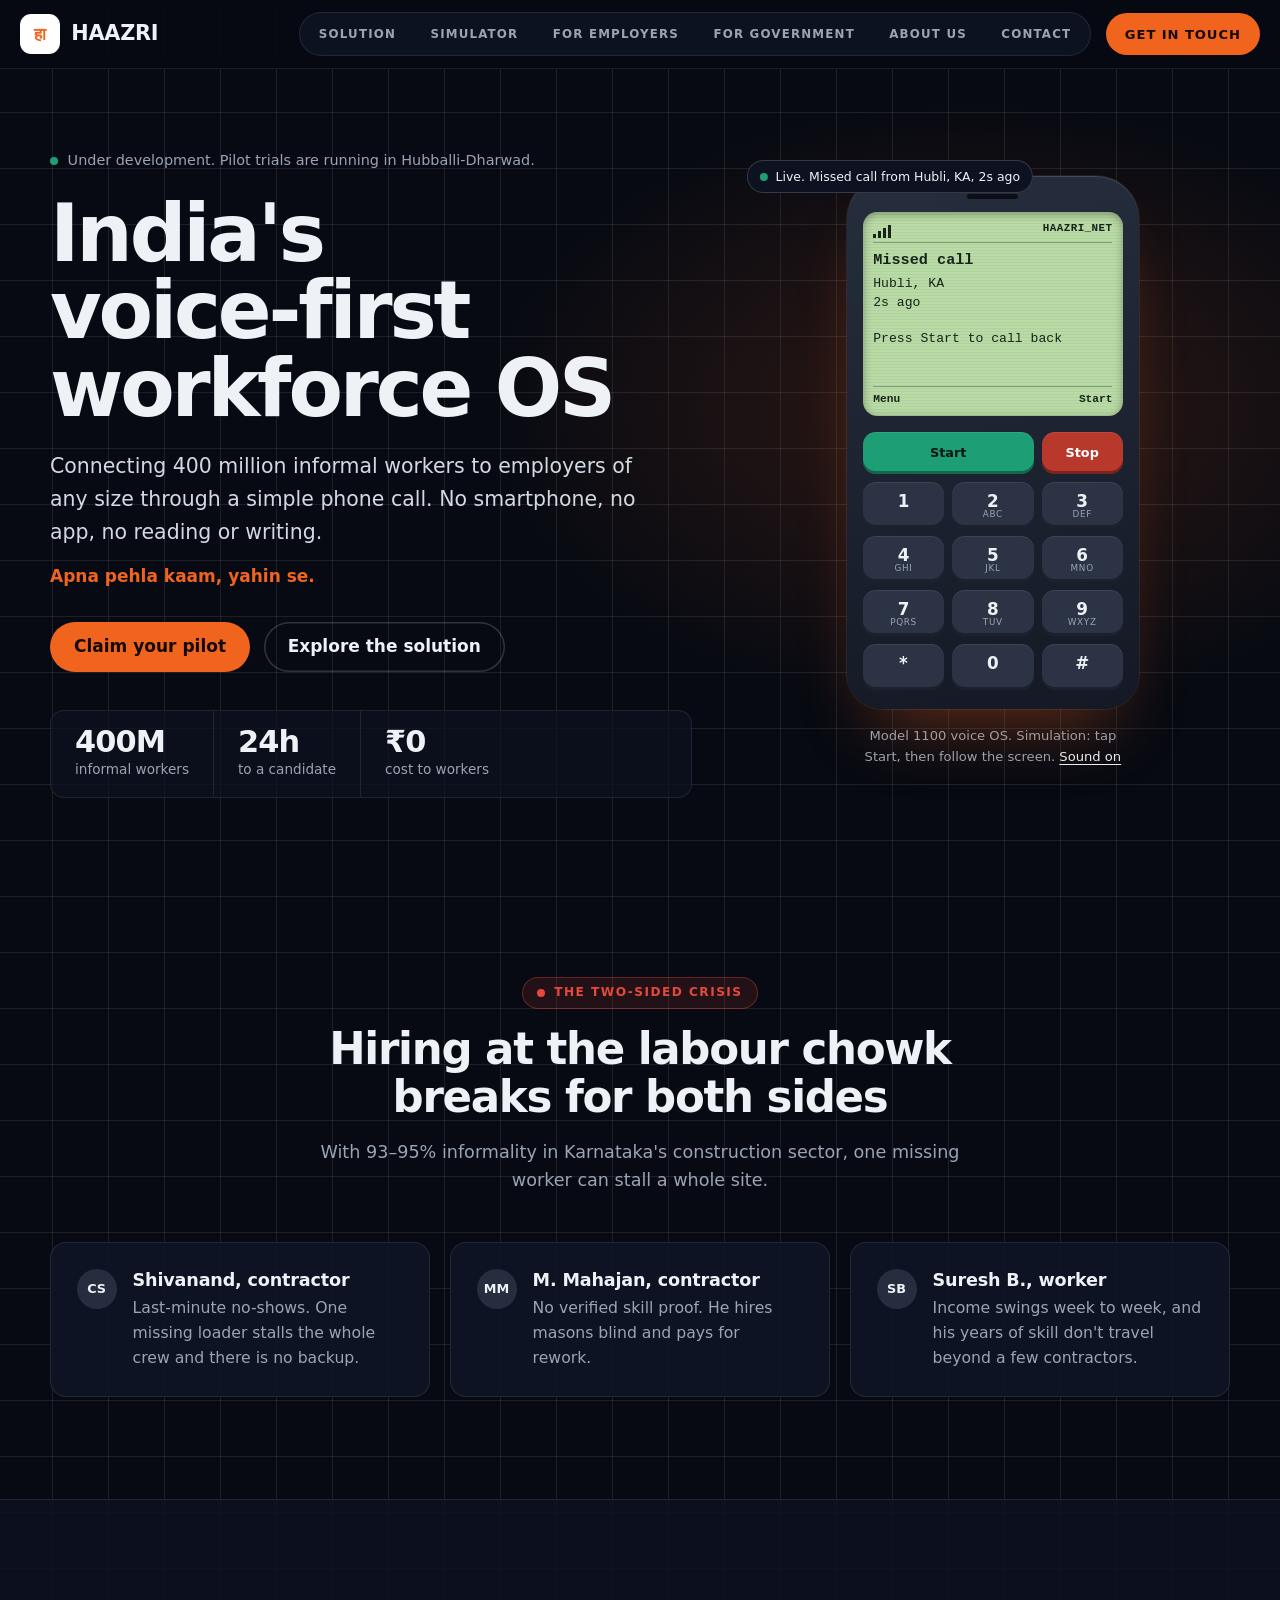
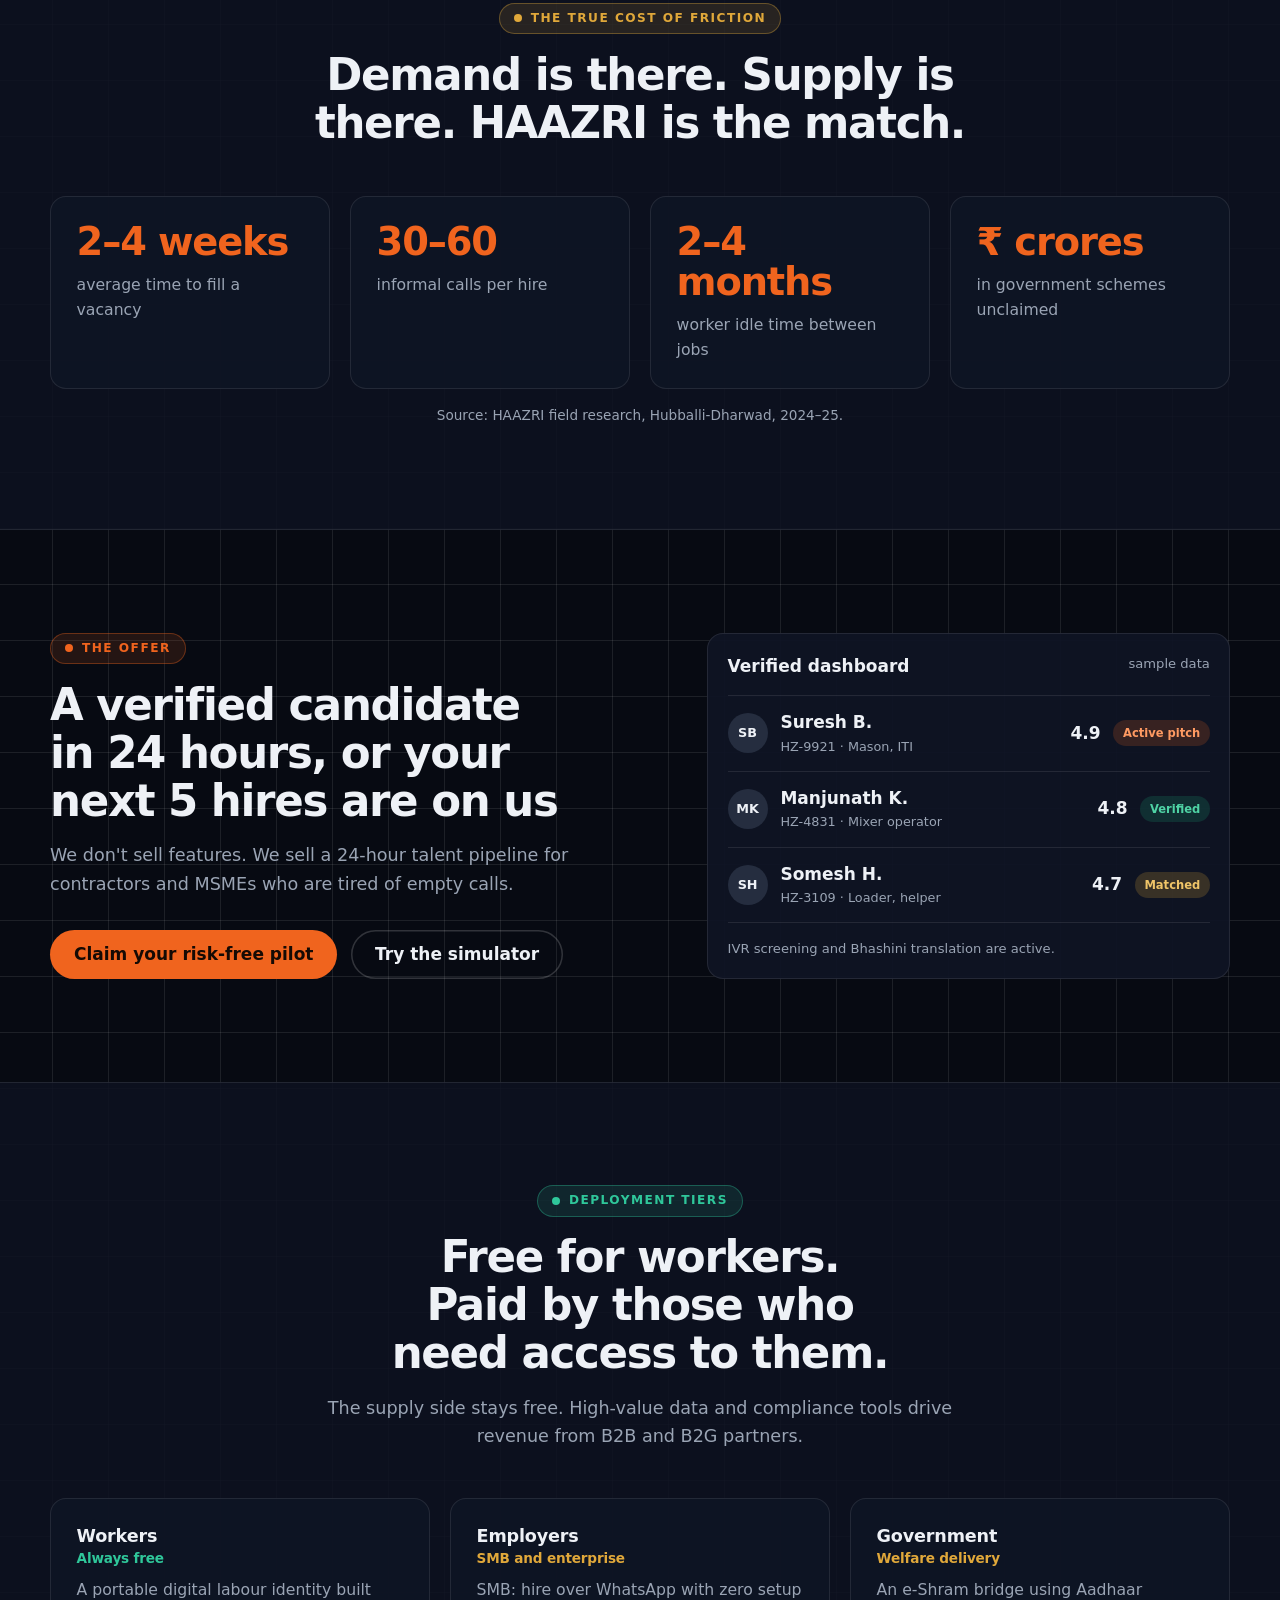
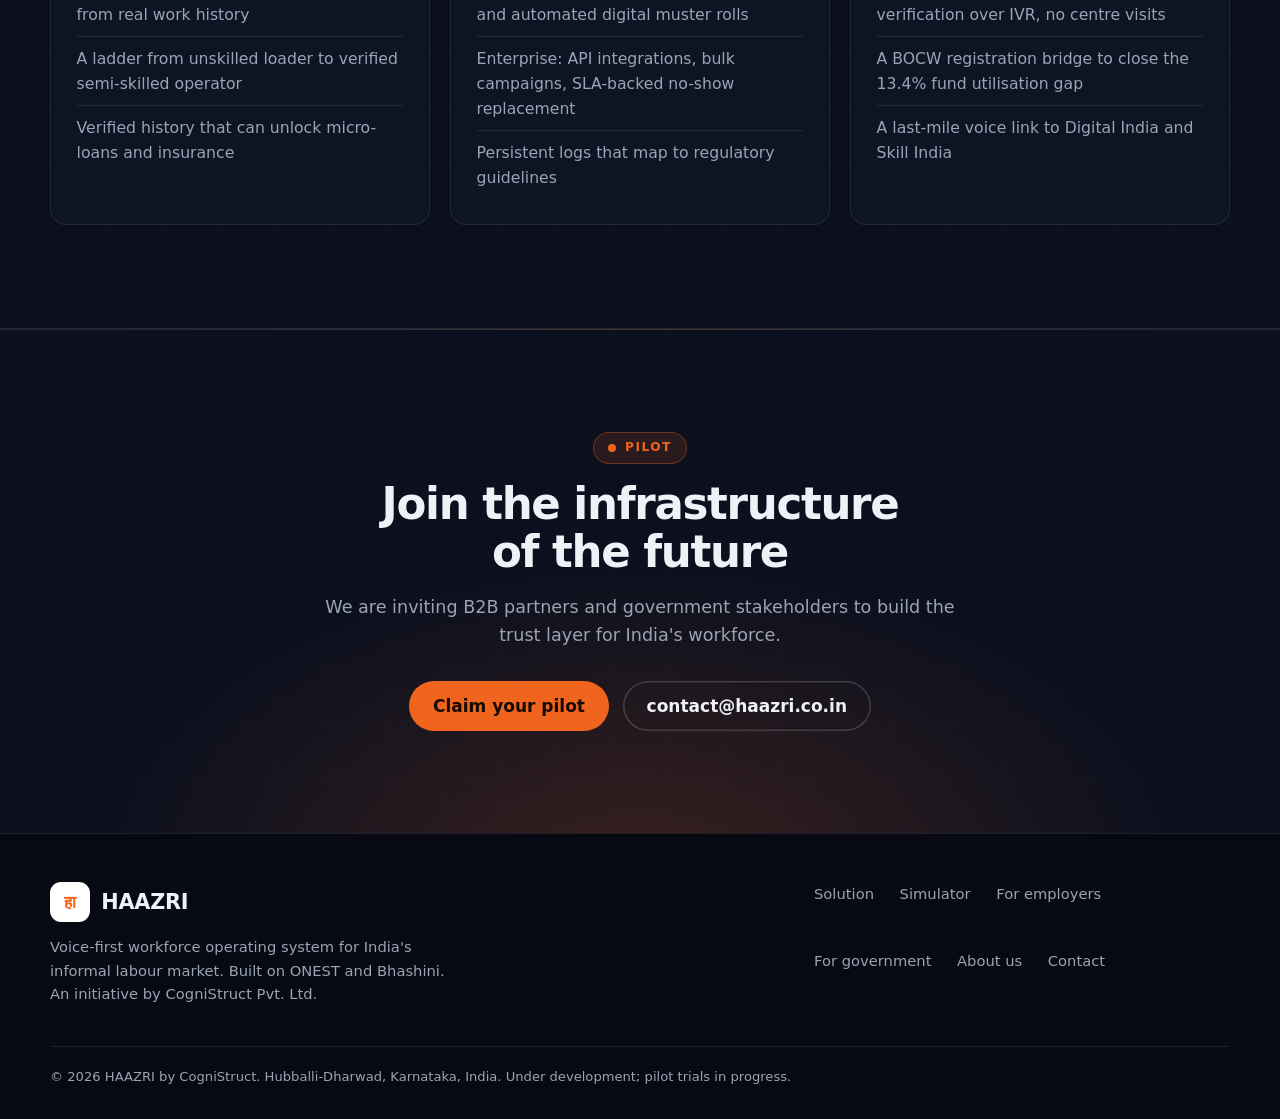
==== index.html @ 14b5a42d "Publish Haazri landing site Co-authored-by: Copilot <223556219+Copilot@users.noreply.github.com>" ====
<!doctype html>
<html lang="en"><head>
<meta charset="utf-8"><meta name="viewport" content="width=device-width, initial-scale=1">
<title>HAAZRI | India's voice-first workforce OS</title>
<meta name="description" content="HAAZRI connects India's informal workers to employers through a simple phone call. No smartphone, no app, no reading or writing. Pilot trials are running in Hubballi-Dharwad.">
<meta name="theme-color" content="#070a12">
<meta property="og:title" content="HAAZRI | India's voice-first workforce OS"><meta property="og:description" content="HAAZRI connects India's informal workers to employers through a simple phone call. No smartphone, no app, no reading or writing. Pilot trials are running in Hubballi-Dharwad."><meta property="og:type" content="website">
<link rel="icon" href="data:image/svg+xml,%3Csvg xmlns='http://www.w3.org/2000/svg' viewBox='0 0 32 32'%3E%3Crect width='32' height='32' rx='8' fill='%23f0641e'/%3E%3Cpath d='M8 17l5 5 11-12' fill='none' stroke='%23fff' stroke-width='3.5' stroke-linecap='round' stroke-linejoin='round'/%3E%3C/svg%3E">
<link rel="stylesheet" href="styles.css"><script src="app.js" defer></script>
</head><body>
<header class="bar">
  <div class="wrap bar-in">
    <a class="brand" href="index.html" aria-label="HAAZRI home"><span class="logo" lang="hi">हा</span><span class="brand-en">HAAZRI</span></a>
    <span class="live"><i></i>Live pipeline</span>
    <button class="menu-btn" type="button" aria-expanded="false" aria-controls="nav">Menu</button>
    <nav class="nav" id="nav" aria-label="Primary">
      <a href="solution.html">Solution</a>
      <a href="simulator.html">Simulator</a>
      <a href="employers.html">For employers</a>
      <a href="government.html">For government</a>
      <a href="about.html">About us</a>
      <a href="contact.html">Contact</a>
    </nav>
    <div class="bar-actions"><a class="login" href="mailto:contact@haazri.co.in?subject=Partner%20login">Partner login</a><a class="btn btn-sm" href="contact.html">Get in touch</a></div>
  </div>
</header>
<main>
<section class="hero"><div class="wrap hero-grid">
<div class="hero-copy"><p class="status"><i></i>Under development. Pilot trials are running in Hubballi-Dharwad.</p>
<h1>India's voice-first workforce OS</h1>
<p class="lede">Connecting 400 million informal workers to employers of any size through a simple phone call. No smartphone, no app, no reading or writing.</p>
<p class="tag">Apna pehla kaam, yahin se.</p>
<div class="cta"><a class="btn" href="contact.html">Claim your pilot</a><a class="btn btn-ghost" href="solution.html">Explore the solution</a></div>
<div class="stats"><p class="stat"><strong>400M</strong><span>informal workers</span></p><p class="stat"><strong>24h</strong><span>to a candidate</span></p><p class="stat"><strong>₹0</strong><span>cost to workers</span></p></div></div>
<div class="phone-stage"><p class="chip"><i></i>Live. Missed call from Hubli, KA, 2s ago</p><div class="phone" data-phone>
  <div class="phone-body">
    <span class="speaker" aria-hidden="true"></span>
    <div class="lcd" role="status" aria-live="polite" aria-atomic="true">
      <div class="lcd-top"><span class="sig" aria-hidden="true"><b></b><b></b><b></b><b></b></span><span>HAAZRI_NET</span></div>
      <div class="lcd-main" data-screen></div>
      <div class="lcd-soft"><span>Menu</span><span data-soft>Start</span></div>
    </div>
    <div class="keys">
      <button class="key key-start pulse" type="button" data-key="start" aria-label="Start call">Start</button>
      <button class="key key-stop" type="button" data-key="stop" aria-label="Stop call">Stop</button>
      <button class="key" type="button" data-key="1" aria-label="Key 1"><b>1</b><small>&nbsp;</small></button>
      <button class="key" type="button" data-key="2" aria-label="Key 2"><b>2</b><small>ABC</small></button>
      <button class="key" type="button" data-key="3" aria-label="Key 3"><b>3</b><small>DEF</small></button>
      <button class="key" type="button" data-key="4" aria-label="Key 4"><b>4</b><small>GHI</small></button>
      <button class="key" type="button" data-key="5" aria-label="Key 5"><b>5</b><small>JKL</small></button>
      <button class="key" type="button" data-key="6" aria-label="Key 6"><b>6</b><small>MNO</small></button>
      <button class="key" type="button" data-key="7" aria-label="Key 7"><b>7</b><small>PQRS</small></button>
      <button class="key" type="button" data-key="8" aria-label="Key 8"><b>8</b><small>TUV</small></button>
      <button class="key" type="button" data-key="9" aria-label="Key 9"><b>9</b><small>WXYZ</small></button>
      <button class="key" type="button" data-key="*" aria-label="Key *"><b>*</b><small>&nbsp;</small></button>
      <button class="key" type="button" data-key="0" aria-label="Key 0"><b>0</b><small>&nbsp;</small></button>
      <button class="key" type="button" data-key="#" aria-label="Key #"><b>#</b><small>&nbsp;</small></button>
    </div>
  </div>
  <p class="phone-cap">Model 1100 voice OS. Simulation: tap Start, then follow the screen. <button class="link-btn" type="button" data-sound aria-pressed="true">Sound on</button></p>
</div></div>
</div></section>
<section class="sec"><div class="wrap"><div class="shead"><span class="tagpill t-red">The two-sided crisis</span><h2>Hiring at the labour chowk breaks for both sides</h2><p class="intro">With 93–95% informality in Karnataka's construction sector, one missing worker can stall a whole site.</p></div><div class="cards c3">
<div class="card who-card"><span class="av">CS</span><div><h3>Shivanand, contractor</h3><p>Last-minute no-shows. One missing loader stalls the whole crew and there is no backup.</p></div></div>
<div class="card who-card"><span class="av">MM</span><div><h3>M. Mahajan, contractor</h3><p>No verified skill proof. He hires masons blind and pays for rework.</p></div></div>
<div class="card who-card"><span class="av">SB</span><div><h3>Suresh B., worker</h3><p>Income swings week to week, and his years of skill don't travel beyond a few contractors.</p></div></div></div></div></section>
<section class="sec sec-alt"><div class="wrap"><div class="shead"><span class="tagpill t-amber">The true cost of friction</span><h2>Demand is there. Supply is there. HAAZRI is the match.</h2></div><div class="cards c4">
<div class="card"><strong class="big o">2–4 weeks</strong><p>average time to fill a vacancy</p></div>
<div class="card"><strong class="big o">30–60</strong><p>informal calls per hire</p></div>
<div class="card"><strong class="big o">2–4 months</strong><p>worker idle time between jobs</p></div>
<div class="card"><strong class="big o">₹ crores</strong><p>in government schemes unclaimed</p></div></div><p class="intro" style="text-align:center;margin-inline:auto;font-size:.85rem">Source: HAAZRI field research, Hubballi-Dharwad, 2024–25.</p></div></section>
<section class="sec"><div class="wrap split"><div><span class="tagpill t-ember">The offer</span><h2 style="margin-top:1.1rem">A verified candidate in 24 hours, or your next 5 hires are on us</h2><p class="intro">We don't sell features. We sell a 24-hour talent pipeline for contractors and MSMEs who are tired of empty calls.</p><div class="cta"><a class="btn" href="employers.html">Claim your risk-free pilot</a><a class="btn btn-ghost" href="simulator.html">Try the simulator</a></div></div><div class="board" aria-label="Sample employer dashboard"><p class="board-h">Verified dashboard <span>sample data</span></p><ul>
<li><span class="av">SB</span><span class="who"><b>Suresh B.</b><small>HZ-9921 · Mason, ITI</small></span><span class="score">4.9</span><span class="pill pill-a">Active pitch</span></li>
<li><span class="av">MK</span><span class="who"><b>Manjunath K.</b><small>HZ-4831 · Mixer operator</small></span><span class="score">4.8</span><span class="pill pill-t">Verified</span></li>
<li><span class="av">SH</span><span class="who"><b>Somesh H.</b><small>HZ-3109 · Loader, helper</small></span><span class="score">4.7</span><span class="pill pill-m">Matched</span></li></ul>
<p class="board-f">IVR screening and Bhashini translation are active.</p></div></div></section>
<section class="sec sec-alt"><div class="wrap"><div class="shead"><span class="tagpill t-teal">Deployment tiers</span><h2>Free for workers. Paid by those who need access to them.</h2><p class="intro">The supply side stays free. High-value data and compliance tools drive revenue from B2B and B2G partners.</p></div><div class="cards c3">
<div class="card"><h3>Workers<small style="color:#2fc79a">Always free</small></h3><ul><li>A portable digital labour identity built from real work history</li><li>A ladder from unskilled loader to verified semi-skilled operator</li><li>Verified history that can unlock micro-loans and insurance</li></ul></div>
<div class="card"><h3>Employers<small>SMB and enterprise</small></h3><ul><li>SMB: hire over WhatsApp with zero setup and automated digital muster rolls</li><li>Enterprise: API integrations, bulk campaigns, SLA-backed no-show replacement</li><li>Persistent logs that map to regulatory guidelines</li></ul></div>
<div class="card"><h3>Government<small>Welfare delivery</small></h3><ul><li>An e-Shram bridge using Aadhaar verification over IVR, no centre visits</li><li>A BOCW registration bridge to close the 13.4% fund utilisation gap</li><li>A last-mile voice link to Digital India and Skill India</li></ul></div></div></div></section>
<section class="sec sec-cta"><div class="wrap"><span class="tagpill t-ember">Pilot</span><h2>Join the infrastructure of the future</h2><p class="intro">We are inviting B2B partners and government stakeholders to build the trust layer for India's workforce.</p><div class="cta"><a class="btn" href="contact.html">Claim your pilot</a><a class="btn btn-ghost" href="mailto:contact@haazri.co.in">contact@haazri.co.in</a></div></div></section>
</main>
<footer class="foot"><div class="wrap foot-in">
  <div><p class="brand"><span class="logo" lang="hi">हा</span><span class="brand-en">HAAZRI</span></p>
  <p class="foot-note">Voice-first workforce operating system for India's informal labour market. Built on ONEST and Bhashini. An initiative by CogniStruct Pvt. Ltd.</p></div>
  <nav aria-label="Footer"><a href="solution.html">Solution</a><a href="simulator.html">Simulator</a><a href="employers.html">For employers</a><a href="government.html">For government</a><a href="about.html">About us</a><a href="contact.html">Contact</a></nav>
</div><p class="wrap copy">© 2026 HAAZRI by CogniStruct. Hubballi-Dharwad, Karnataka, India. Under development; pilot trials in progress.</p></footer>
</body></html>
---- styles.css ----
/* HAAZRI. Static CSS, no framework, no images. Animation uses transform/opacity only. */
:root{
  --ink:#070a12; --ink2:#0d1220; --card:#0f1524; --line:rgba(255,255,255,.09); --line2:rgba(255,255,255,.17);
  --text:#eef1f6; --mute:#9aa4b4;
  --ember:#f0641e; --teal:#1d9e75; --amber:#e0a83a; --red:#e5483c;
  --lcd:#b9dba5; --lcd-ink:#16241a;
  --sans:ui-sans-serif,system-ui,-apple-system,"Segoe UI",Roboto,"Noto Sans","Noto Sans Devanagari","Noto Sans Kannada",sans-serif;
  --mono:ui-monospace,"SF Mono",Menlo,Consolas,"Noto Sans Devanagari","Noto Sans Kannada",monospace;
  --grid:56px;
}
*,*::before,*::after{box-sizing:border-box}
html{color-scheme:dark;scroll-behavior:smooth;scroll-padding-top:6rem;-webkit-text-size-adjust:100%}
body{margin:0;background-color:var(--ink);
  background-image:linear-gradient(var(--line) 1px,transparent 1px),linear-gradient(90deg,var(--line) 1px,transparent 1px);
  background-size:var(--grid) var(--grid);background-position:center top;
  color:var(--text);font:400 1.0625rem/1.6 var(--sans);text-rendering:optimizeLegibility}
h1,h2,h3,p,ul,ol,blockquote,figure,dl,dd{margin:0}
ul,ol{padding:0;list-style:none}
a{color:inherit}
button,input,select,textarea{font:inherit;color:inherit}
:focus-visible{outline:2px solid var(--ember);outline-offset:3px;border-radius:4px}
.wrap{width:min(1180px,100% - 2.5rem);margin-inline:auto}

/* type */
h1{font-size:clamp(2.7rem,6.2vw,5.2rem);line-height:.98;letter-spacing:-.04em;font-weight:800;text-wrap:balance}
h2{font-size:clamp(1.8rem,3.4vw,2.8rem);line-height:1.1;letter-spacing:-.03em;font-weight:760;text-wrap:balance}
h3{font-size:1.1rem;line-height:1.3;font-weight:700;letter-spacing:-.01em}
.intro{margin-top:1rem;max-width:60ch;color:var(--mute);font-size:1.1rem}

/* buttons + labels */
.btn{display:inline-flex;align-items:center;justify-content:center;min-height:48px;padding:.7rem 1.5rem;border:0;border-radius:999px;background:var(--ember);color:#150a04;font-weight:700;text-decoration:none;cursor:pointer;transition:background .15s,transform .15s}
.btn:hover{background:#ff7a38}
.btn:active{transform:translateY(1px)}
.btn-ghost{background:transparent;color:var(--text);box-shadow:inset 0 0 0 1.5px var(--line2)}
.btn-ghost:hover{background:rgba(255,255,255,.06)}
.btn-sm{min-height:42px;padding:.45rem 1.2rem;font-size:.82rem;letter-spacing:.07em;text-transform:uppercase}
.cta{display:flex;flex-wrap:wrap;gap:.85rem;margin-top:2rem}
.tagpill{display:inline-flex;align-items:center;gap:.55rem;padding:.38rem .95rem;border-radius:999px;font-size:.76rem;font-weight:800;letter-spacing:.12em;text-transform:uppercase;color:var(--c,var(--ember));background:color-mix(in srgb,var(--c,var(--ember)) 12%,transparent);box-shadow:inset 0 0 0 1px color-mix(in srgb,var(--c,var(--ember)) 35%,transparent)}
.tagpill::before{content:"";width:.5rem;height:.5rem;border-radius:50%;background:currentColor}
.t-red{--c:var(--red)}.t-teal{--c:#2fc79a}.t-amber{--c:var(--amber)}.t-ember{--c:var(--ember)}

/* header */
.bar{position:sticky;top:0;z-index:50;background:rgba(7,10,18,.94);border-bottom:1px solid var(--line)}
.bar .wrap{width:min(1360px,100% - 2.5rem)}
.bar-in{display:flex;align-items:center;gap:.9rem;min-height:4.25rem;padding-block:.5rem}
.brand{display:inline-flex;align-items:center;gap:.7rem;text-decoration:none;flex:none}
.logo{display:grid;place-items:center;width:2.5rem;height:2.5rem;border-radius:.7rem;background:#fff;color:var(--ember);font-weight:800;font-size:1.05rem;line-height:1}
.brand-en{font-weight:800;font-size:1.3rem;letter-spacing:-.01em}
.live{white-space:nowrap;display:inline-flex;align-items:center;gap:.5rem;padding:.4rem .8rem;border-radius:999px;background:var(--ink2);box-shadow:inset 0 0 0 1px var(--line);font-size:.7rem;font-weight:800;letter-spacing:.12em;color:var(--mute);text-transform:uppercase}
.live i,.chip i,.status i{width:.5rem;height:.5rem;border-radius:50%;background:var(--teal);flex:none;animation:blink 2s ease-in-out infinite}
.nav{display:flex;align-items:center;gap:.25rem;margin-left:auto;padding:.3rem;border-radius:999px;background:var(--ink2);box-shadow:inset 0 0 0 1px var(--line)}
.nav a{padding:.5rem .95rem;border-radius:999px;font-size:.74rem;font-weight:800;letter-spacing:.1em;text-transform:uppercase;color:var(--mute);text-decoration:none;white-space:nowrap}
.nav a:hover{color:var(--text)}
.nav a[aria-current=page]{color:var(--text);background:rgba(255,255,255,.08)}
.bar-actions{display:flex;align-items:center;gap:1rem;flex:none}
.login{font-size:.74rem;font-weight:800;letter-spacing:.1em;text-transform:uppercase;color:var(--mute);text-decoration:none}
.login:hover{color:var(--text)}
.menu-btn{display:none;margin-left:auto;min-height:42px;padding:.4rem 1rem;border:0;border-radius:999px;background:var(--ink2);box-shadow:inset 0 0 0 1px var(--line2);font-size:.78rem;font-weight:800;letter-spacing:.1em;text-transform:uppercase;cursor:pointer}

/* hero */
.hero{position:relative;overflow:hidden;padding-block:clamp(2.5rem,6vw,5rem) clamp(3rem,6vw,5.5rem);background:radial-gradient(55% 55% at 76% 42%,rgba(240,100,30,.17),transparent 70%)}
.hero-grid{position:relative;display:grid;grid-template-columns:minmax(0,1.15fr) minmax(0,.85fr);gap:clamp(2rem,5vw,4.5rem);align-items:center}
.status{display:inline-flex;align-items:center;gap:.6rem;font-size:.9rem;color:var(--mute);margin-bottom:1.4rem}
.lede{margin-top:1.4rem;max-width:46ch;font-size:clamp(1.1rem,1.6vw,1.3rem);color:#d3d9e3}
.tag{margin-top:.9rem;color:var(--ember);font-weight:650}
.stats{display:grid;grid-template-columns:repeat(3,auto);justify-content:start;gap:0;margin-top:2.4rem;border:1px solid var(--line);border-radius:14px;background:rgba(13,18,32,.7)}
.stat{display:flex;flex-direction:column;gap:.1rem;padding:1rem 1.5rem}
.stat+.stat{border-left:1px solid var(--line)}
.stat strong{font-size:1.9rem;line-height:1;font-weight:800;letter-spacing:-.03em}
.stat span{font-size:.85rem;color:var(--mute)}

/* page head */
.phead{padding-block:clamp(3rem,7vw,5.5rem) clamp(1.5rem,3vw,2.5rem);text-align:center}
.phead h1{font-size:clamp(2.3rem,5vw,4rem);max-width:18ch;margin:1.2rem auto 0}
.phead .intro{margin-inline:auto}
.shead{text-align:center;margin-bottom:clamp(2rem,4vw,3rem)}
.shead h2{max-width:24ch;margin:1.1rem auto 0}
.shead .intro{margin-inline:auto}

/* phone */
.phone-stage{position:relative;display:flex;justify-content:center;padding-block:1rem}
.chip{position:absolute;top:0;left:50%;transform:translateX(-86%);z-index:2;display:flex;align-items:center;gap:.5rem;padding:.4rem .8rem;border-radius:999px;background:var(--ink2);box-shadow:inset 0 0 0 1px var(--line2);font-size:.78rem;white-space:nowrap}
.phone{width:min(292px,100%)}
.phone-body{position:relative;padding:1.1rem 1rem 1.2rem;border-radius:2.7rem 2.7rem 2.2rem 2.2rem;background:linear-gradient(170deg,#262d3c,#141925);box-shadow:inset 0 1px 0 rgba(255,255,255,.14),0 0 0 1px rgba(255,255,255,.07),0 40px 70px -28px rgba(240,100,30,.4);transform-origin:50% 100%}
.speaker{display:block;width:3.2rem;height:.3rem;margin:0 auto .85rem;border-radius:99px;background:#0b0e16}
.lcd{border-radius:.9rem;padding:.5rem .65rem .45rem;background:var(--lcd);background-image:repeating-linear-gradient(0deg,rgba(0,0,0,.05) 0 1px,transparent 1px 3px);color:var(--lcd-ink);font-family:var(--mono);box-shadow:inset 0 2px 8px rgba(0,0,0,.35);height:204px;display:flex;flex-direction:column}
.lcd-top{display:flex;justify-content:space-between;align-items:flex-end;font-size:.68rem;font-weight:700;letter-spacing:.04em;border-bottom:1px solid rgba(22,36,26,.35);padding-bottom:.25rem}
.sig{display:inline-flex;align-items:flex-end;gap:2px;height:.8rem}
.sig b{width:3px;background:var(--lcd-ink);display:block}
.sig b:nth-child(1){height:30%}.sig b:nth-child(2){height:55%}.sig b:nth-child(3){height:78%}.sig b:nth-child(4){height:100%}
.lcd-main{flex:1;padding-top:.5rem;overflow:hidden}
.lcd-main .h{font-size:.95rem;font-weight:800;margin-bottom:.35rem;line-height:1.25}
.lcd-main p{font-size:.82rem;line-height:1.4}
.lcd-soft{display:flex;justify-content:space-between;font-size:.7rem;font-weight:700;border-top:1px solid rgba(22,36,26,.35);padding-top:.25rem}
.wave{display:flex;align-items:center;gap:4px;height:34px;margin-top:.55rem}
.wave i{display:block;width:5px;height:100%;border-radius:2px;background:var(--lcd-ink);transform:scaleY(.2);animation:wave 1s ease-in-out infinite}
.wave i:nth-child(2){animation-delay:.1s}.wave i:nth-child(3){animation-delay:.25s}.wave i:nth-child(4){animation-delay:.05s}
.wave i:nth-child(5){animation-delay:.35s}.wave i:nth-child(6){animation-delay:.15s}.wave i:nth-child(7){animation-delay:.3s}
.wave i:nth-child(8){animation-delay:.2s}.wave i:nth-child(9){animation-delay:.4s}
.keys{display:grid;grid-template-columns:repeat(3,1fr);gap:.5rem;margin-top:1rem}
.key{display:flex;flex-direction:column;align-items:center;justify-content:center;min-height:46px;padding:.2rem 0;border:0;border-radius:.8rem;background:#2b3345;box-shadow:inset 0 -3px 0 rgba(0,0,0,.35),inset 0 1px 0 rgba(255,255,255,.08);cursor:pointer;touch-action:manipulation;transition:transform .08s,background .15s}
.key b{font-size:1.05rem;line-height:1.1}
.key small{font-size:.55rem;letter-spacing:.08em;color:var(--mute);line-height:1}
.key:hover{background:#353f55}
.key:active{transform:translateY(2px);box-shadow:inset 0 -1px 0 rgba(0,0,0,.35)}
.key-start,.key-stop{font-size:.8rem;font-weight:800;min-height:42px}
.key-start{grid-column:1 / span 2;background:var(--teal);color:#04140e}
.key-start:hover{background:#25b587}
.key-stop{background:#b9382c;color:#fff}
.key-stop:hover{background:#d04336}
.key-start.pulse{animation:pulse 1.6s ease-in-out infinite}
.phone-cap{margin-top:1rem;font-size:.82rem;color:var(--mute);text-align:center;text-wrap:balance}
.link-btn{display:inline;padding:0;border:0;background:none;color:var(--text);text-decoration:underline;text-underline-offset:3px;cursor:pointer;font-size:inherit}
.phone.ring .phone-body{animation:buzz .9s ease-in-out 3}

/* sections + cards */
.sec{padding-block:clamp(3.5rem,8vw,6.5rem)}
.sec-alt{background:rgba(13,18,32,.88);border-block:1px solid var(--line)}

.cards{display:grid;gap:1.25rem}
.c2{grid-template-columns:repeat(2,1fr)}.c3{grid-template-columns:repeat(3,1fr)}.c4{grid-template-columns:repeat(4,1fr)}
.card{display:flex;flex-direction:column;gap:.6rem;padding:1.6rem;border:1px solid var(--line);border-radius:16px;background:rgba(15,21,36,.92)}
.card p,.card li{color:var(--mute);font-size:.98rem}
.card strong.big{font-size:clamp(1.8rem,3vw,2.4rem);line-height:1.05;letter-spacing:-.03em;font-weight:800}
.card .big.o{color:var(--ember)}
.card ul{display:flex;flex-direction:column}
.card li{padding:.55rem 0;border-top:1px solid var(--line)}
.card li:first-child{border-top:0;padding-top:0}
.card h3 small{display:block;margin-top:.15rem;font-size:.85rem;font-weight:650;color:var(--amber)}
.card-hl{border-color:rgba(240,100,30,.45);box-shadow:0 0 0 1px rgba(240,100,30,.18)}
.who-card{flex-direction:row;gap:1rem;align-items:flex-start}
.who-card .av{flex:none}
.who-card h3{margin-bottom:.2rem}
.struggle{border-top:3px solid var(--c)}
.struggle h3{color:var(--c);margin-bottom:.4rem}
.struggle b{color:var(--text);font-weight:650}
.quote{max-width:46ch;margin:2.5rem auto 0;text-align:center}
.quote p{font-size:clamp(1.25rem,2.2vw,1.65rem);line-height:1.35;letter-spacing:-.02em;font-weight:650;color:var(--text)}
.quote footer{margin-top:.8rem;font-size:.88rem;color:var(--mute)}

/* split + how it works */
.split{display:grid;grid-template-columns:minmax(0,1fr) minmax(0,.9fr);gap:clamp(2rem,6vw,5rem);align-items:center}
.hiw{display:grid;grid-template-columns:minmax(0,320px) minmax(0,1fr);gap:clamp(2rem,7vw,6rem);align-items:start}
.hiw-phone{position:sticky;top:max(6rem,calc(50vh - 310px));display:flex;justify-content:center}
.steps{counter-reset:s}
.steps li{counter-increment:s;position:relative;min-height:46vh;display:flex;flex-direction:column;justify-content:center;padding-left:4rem;opacity:.32;transition:opacity .3s}
.steps li:first-child{min-height:38vh}
.steps li::before{content:counter(s);position:absolute;left:0;top:50%;width:2.6rem;height:2.6rem;margin-top:-1.3rem;display:grid;place-items:center;border-radius:50%;background:var(--ink);box-shadow:inset 0 0 0 1.5px var(--line2);font-weight:800;transition:background .3s,color .3s,box-shadow .3s}
.steps li.on{opacity:1}
.steps li.on::before{background:var(--ember);color:#150a04;box-shadow:none}
.steps h3{font-size:clamp(1.4rem,2.4vw,1.9rem);letter-spacing:-.02em}
.steps p{margin-top:.5rem;max-width:44ch;color:var(--mute)}

/* dashboard board */
.board{padding:1.2rem;border-radius:16px;background:rgba(15,21,36,.95);border:1px solid var(--line)}
.board-h{display:flex;justify-content:space-between;font-weight:700;padding-bottom:.9rem;border-bottom:1px solid var(--line)}
.board-h span{font-weight:400;font-size:.82rem;color:var(--mute)}
.board li{display:grid;grid-template-columns:auto 1fr auto auto;align-items:center;gap:.8rem;padding:.85rem 0;border-bottom:1px solid var(--line)}
.av{display:grid;place-items:center;width:2.5rem;height:2.5rem;border-radius:50%;background:#252d3f;font-size:.8rem;font-weight:800}
.who{display:flex;flex-direction:column;min-width:0}
.who small{color:var(--mute);font-size:.8rem}
.score{font-weight:800}
.pill{font-size:.72rem;font-weight:700;padding:.25rem .6rem;border-radius:99px;white-space:nowrap}
.pill-a{background:rgba(240,100,30,.18);color:#ff9a62}
.pill-t{background:rgba(29,158,117,.2);color:#4fd3a5}
.pill-m{background:rgba(224,168,58,.2);color:#f0c568}
.board-f{margin-top:.9rem;font-size:.82rem;color:var(--mute)}

/* roadmap */
.road{position:relative;display:grid;grid-template-columns:repeat(3,1fr);gap:1.25rem}
.road li{padding:1.6rem;border:1px solid var(--line);border-radius:16px;background:rgba(15,21,36,.92)}
.road time{display:block;font-size:.8rem;color:var(--ember);font-weight:800;letter-spacing:.1em;text-transform:uppercase;margin-bottom:.4rem}
.road p{margin-top:.5rem;color:var(--mute);font-size:.98rem}

/* simulator page */
.sim{display:grid;grid-template-columns:minmax(0,320px) minmax(0,1fr);gap:clamp(2rem,6vw,5rem);align-items:start}
.log{border:1px solid var(--line);border-radius:16px;background:rgba(15,21,36,.95);overflow:hidden}
.log-h{display:flex;justify-content:space-between;padding:.9rem 1.2rem;border-bottom:1px solid var(--line);font-weight:700}
.log-h span{font-size:.8rem;color:var(--mute);font-weight:400}
.log ol{display:flex;flex-direction:column-reverse;max-height:420px;overflow:auto;padding:.4rem 0;font-family:var(--mono);font-size:.82rem}
.log li{display:grid;grid-template-columns:4.2rem 7rem 1fr;gap:.6rem;padding:.45rem 1.2rem;border-bottom:1px solid var(--line);color:var(--mute)}
.log li b{color:var(--teal)}
.log li.u b{color:var(--ember)}
.log .empty{display:block;padding:1.2rem;color:var(--mute)}

/* form */
.form{display:grid;gap:1rem}
.form label{display:grid;gap:.35rem;font-size:.85rem;font-weight:650;color:var(--mute)}
.form input,.form select,.form textarea{width:100%;min-height:48px;padding:.7rem .9rem;border:1px solid var(--line2);border-radius:12px;background:var(--ink);color:var(--text)}
.form textarea{min-height:120px;resize:vertical}
.form-note{font-size:.82rem;color:var(--mute)}

/* cta + footer */
.sec-cta{text-align:center;background:radial-gradient(60% 90% at 50% 110%,rgba(240,100,30,.2),transparent 70%),rgba(13,18,32,.88);border-top:1px solid var(--line)}
.sec-cta h2{max-width:20ch;margin:1.1rem auto 0}
.sec-cta .intro{margin-inline:auto}
.sec-cta .cta{justify-content:center}
.foot{padding-block:3rem 2rem;border-top:1px solid var(--line);background:var(--ink)}
.foot-in{display:flex;flex-wrap:wrap;justify-content:space-between;gap:2rem}
.foot-note{margin-top:.8rem;max-width:44ch;color:var(--mute);font-size:.92rem}
.foot nav{display:flex;flex-wrap:wrap;gap:.6rem 1.6rem;max-width:26rem;font-size:.92rem}
.foot nav a{color:var(--mute);text-decoration:none}
.foot nav a:hover{color:var(--text)}
.copy{margin-top:2.5rem;padding-top:1.2rem;border-top:1px solid var(--line);font-size:.82rem;color:var(--mute)}

/* motion */
@keyframes blink{0%,100%{opacity:1}50%{opacity:.35}}
@keyframes pulse{0%,100%{transform:scale(1)}50%{transform:scale(1.045)}}
@keyframes wave{0%,100%{transform:scaleY(.2)}50%{transform:scaleY(1)}}
@keyframes buzz{0%,100%{transform:rotate(0)}15%{transform:rotate(-2.2deg) translateX(-3px)}30%{transform:rotate(2.2deg) translateX(3px)}45%{transform:rotate(-1.6deg)}60%{transform:rotate(1.6deg)}80%{transform:rotate(0)}}
@media (prefers-reduced-motion:reduce){
  html{scroll-behavior:auto}
  *,*::before,*::after{animation:none!important;transition:none!important}
  .wave i{transform:scaleY(.7)}
}

/* responsive */
@media (max-width:1500px){
  .login,.live{display:none}
}
@media (max-width:980px){
  .menu-btn{display:block}
  .bar-actions{display:none}
  .nav{display:none;position:absolute;left:1.25rem;right:1.25rem;top:100%;margin:0;padding:.5rem;border-radius:18px;flex-direction:column;align-items:stretch;background:var(--ink2);box-shadow:inset 0 0 0 1px var(--line2),0 20px 40px rgba(0,0,0,.5)}
  .nav.open{display:flex}
  .nav a{padding:.85rem 1rem;font-size:.8rem}
  .hero-grid,.split,.sim{grid-template-columns:1fr}
  .phone-stage{padding-top:2.2rem}
  .chip{transform:translateX(-50%)}
  .c3,.road{grid-template-columns:1fr}
  .c4{grid-template-columns:repeat(2,1fr)}
}
@media (max-width:860px){
  .hiw{grid-template-columns:1fr;gap:0}
  .hiw-phone{top:4.25rem;z-index:5;height:268px;overflow:hidden;align-items:flex-start;background:linear-gradient(var(--ink) 82%,transparent);-webkit-mask-image:linear-gradient(#000 86%,transparent);mask-image:linear-gradient(#000 86%,transparent)}
  .hiw-phone .phone{padding-top:.5rem;transform:scale(.88);transform-origin:top center}
  .hiw-phone .keys,.hiw-phone .phone-cap{display:none}
  .steps li{min-height:44vh;padding-left:3.4rem}
  .steps li:first-child{min-height:34vh}
}
@media (max-width:620px){
  .c2,.c4{grid-template-columns:1fr}
  .stats{grid-template-columns:1fr 1fr 1fr}
  .stat{padding:.8rem .8rem}
  .stat strong{font-size:1.4rem}
  .stat span{font-size:.72rem}
  .chip{font-size:.7rem}
  .board li{grid-template-columns:auto 1fr auto}
  .board .pill{grid-column:2 / span 2;justify-self:start}
  .log li{grid-template-columns:3.6rem 1fr}
  .log li span:last-child{grid-column:1 / -1}
}
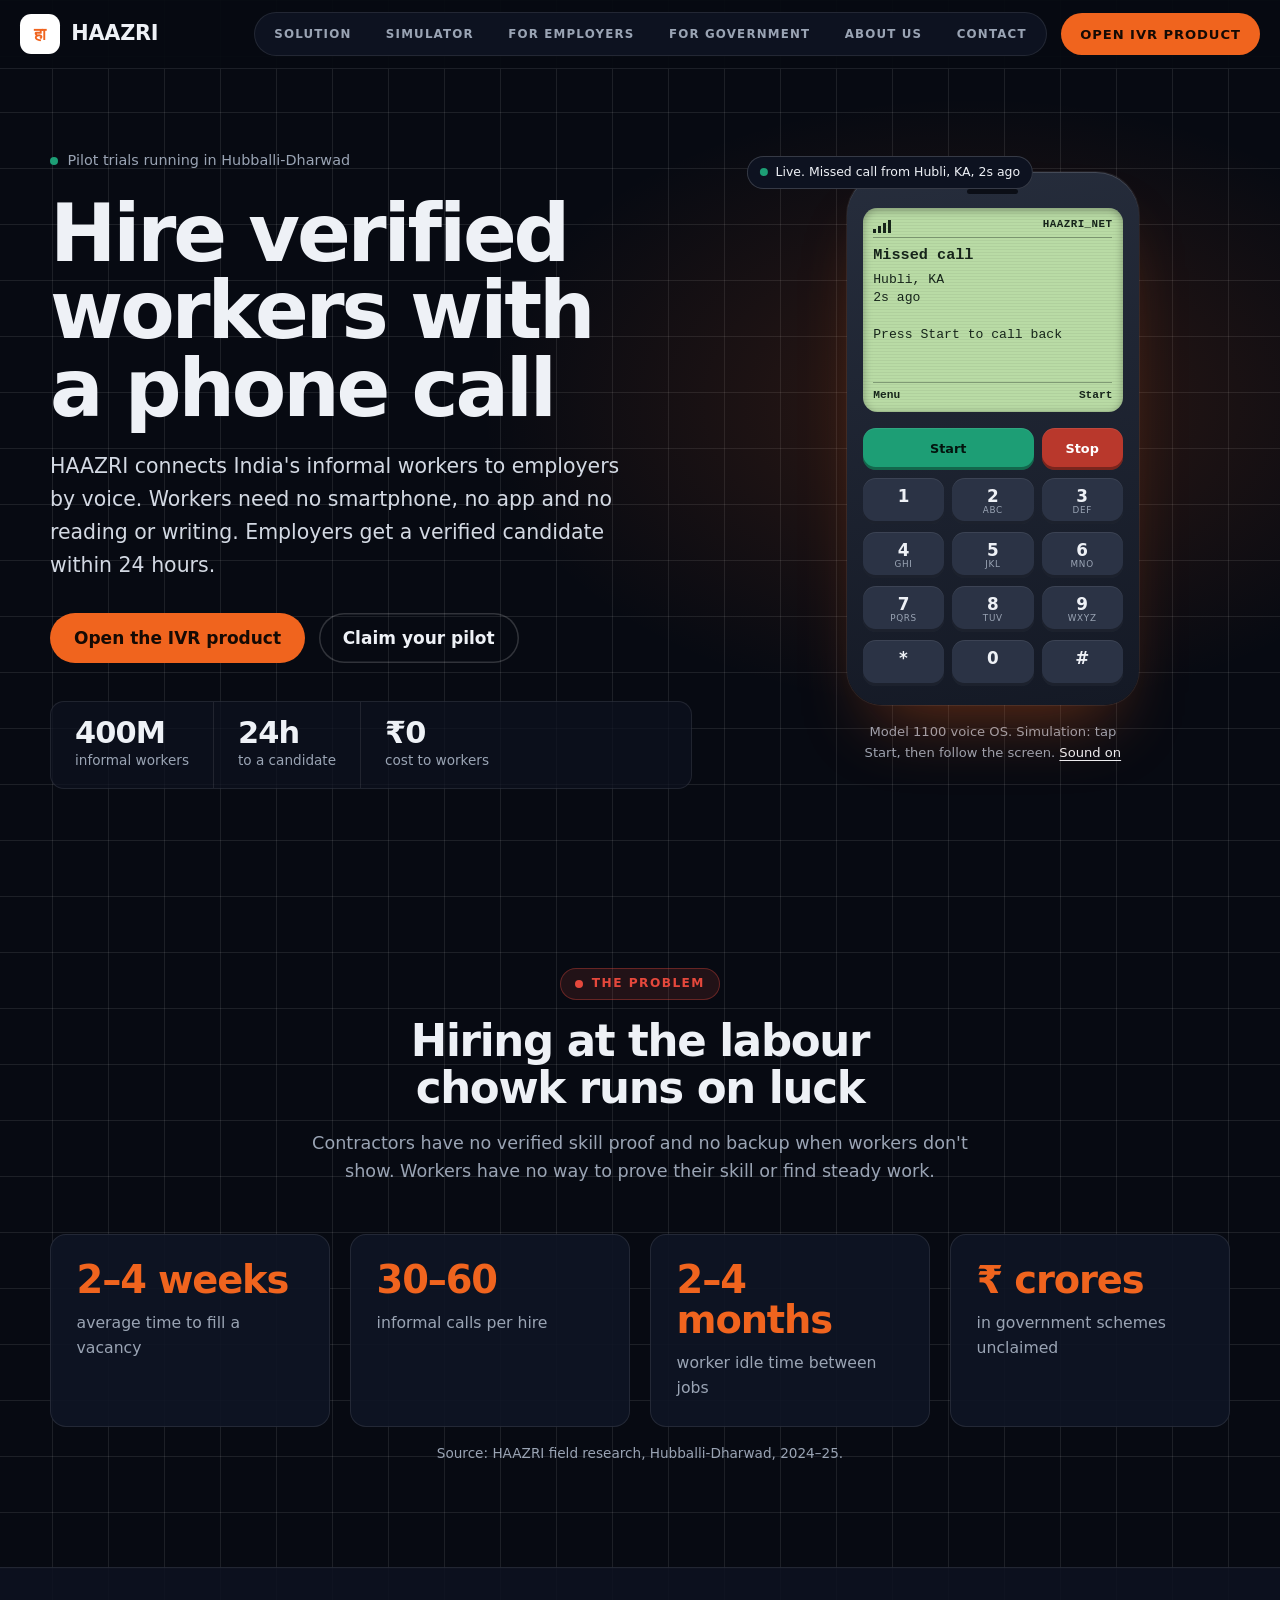
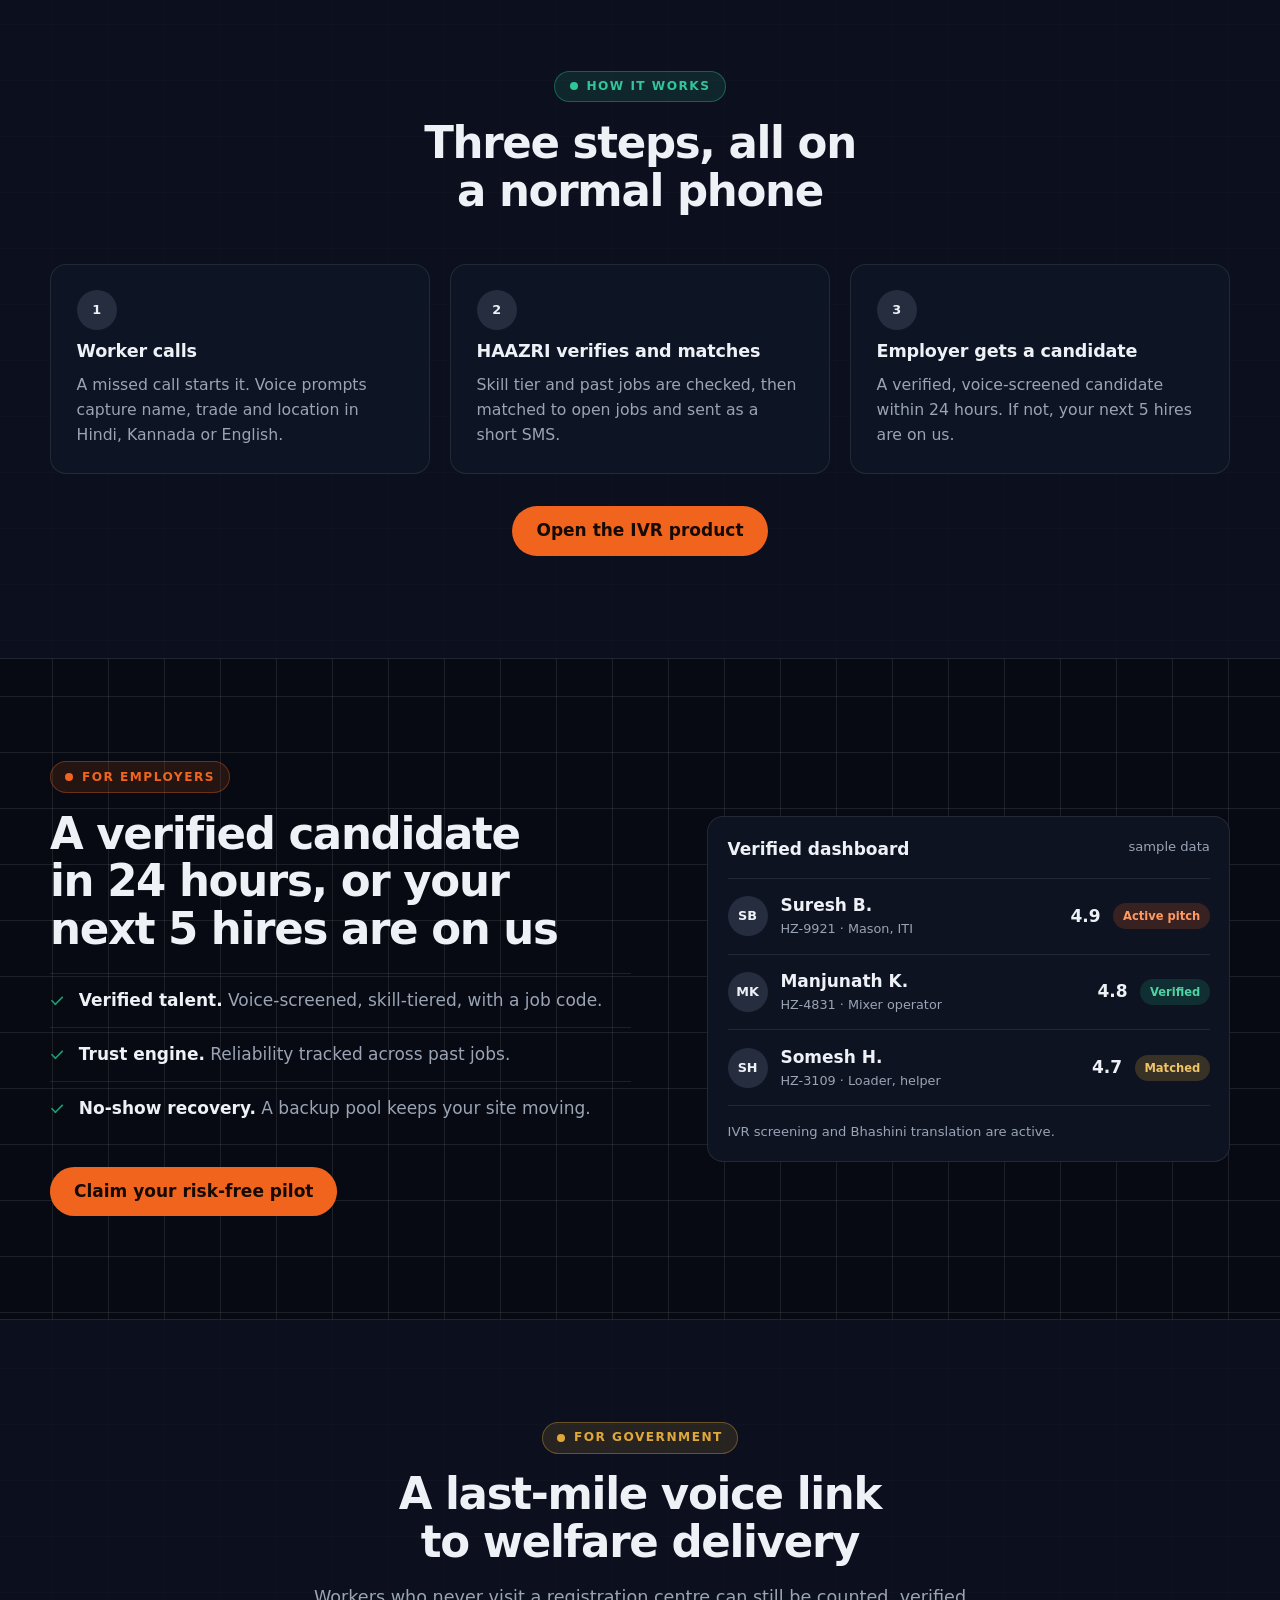
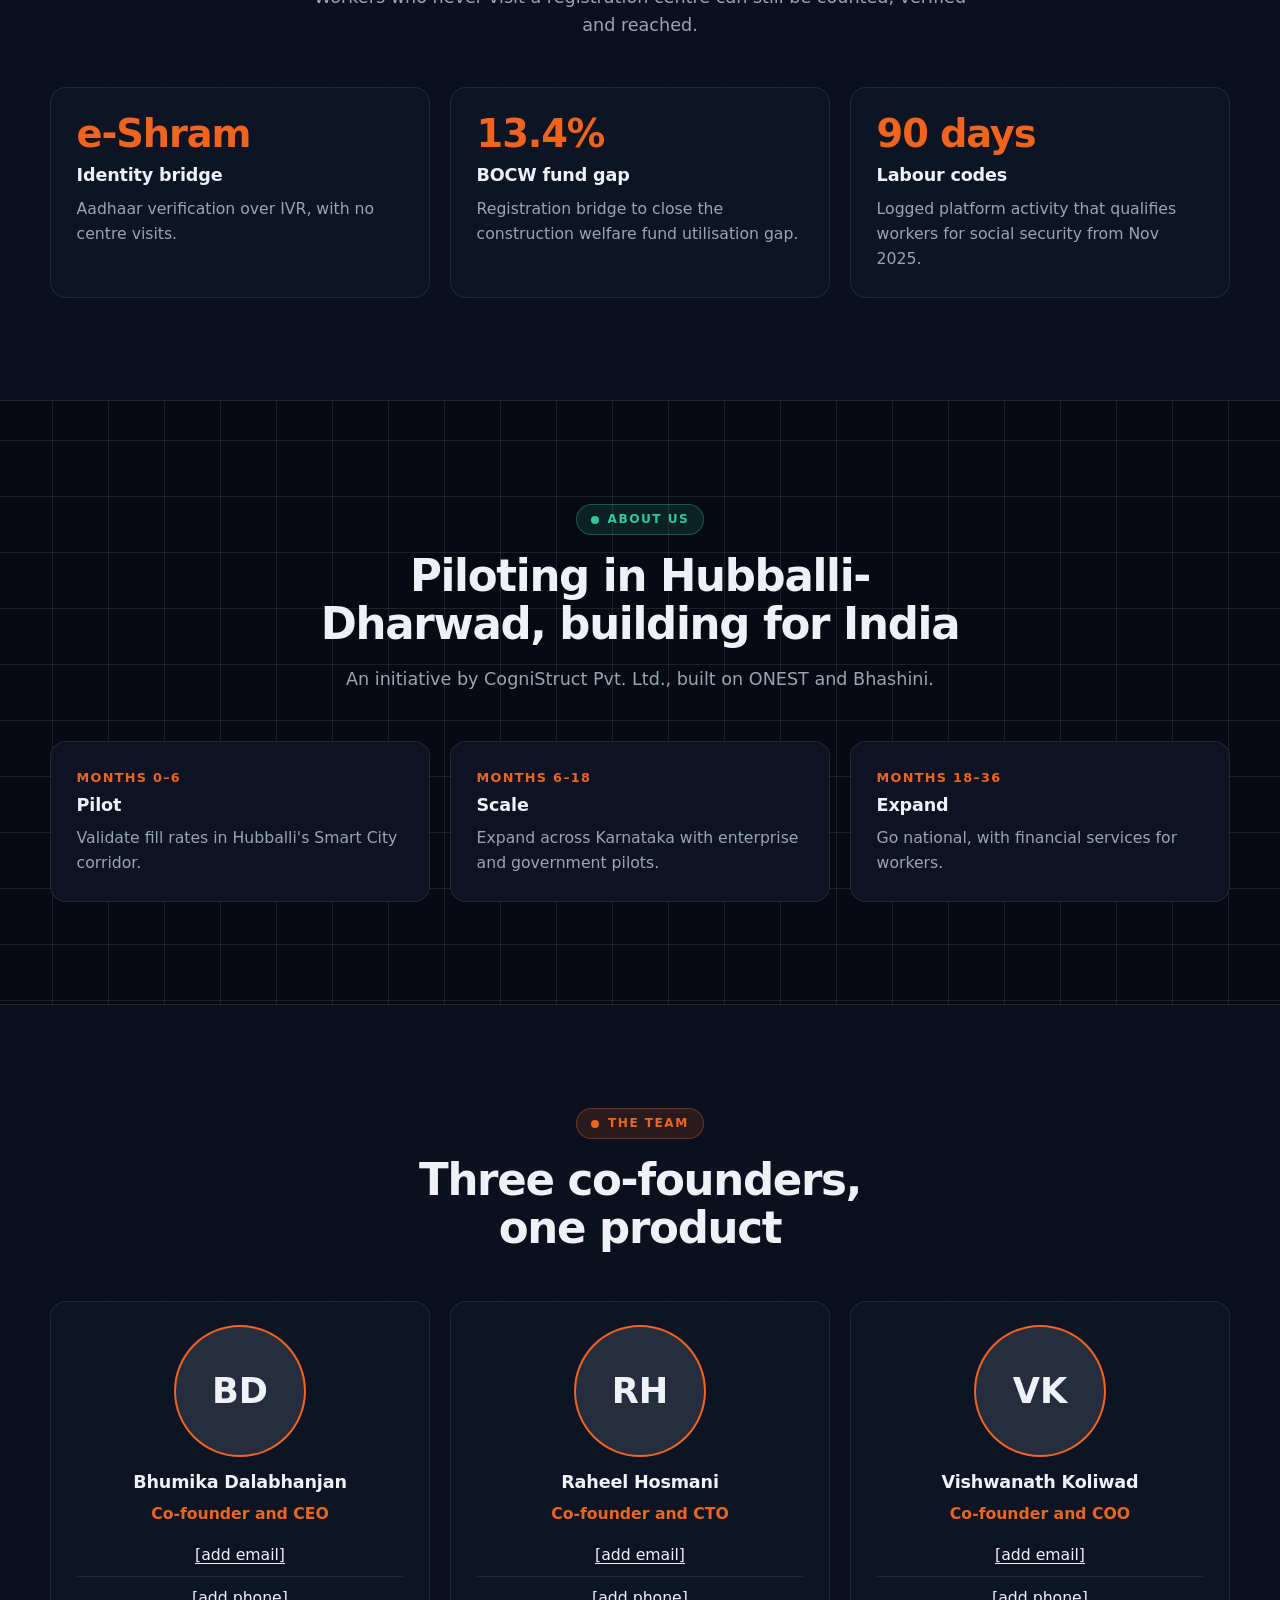
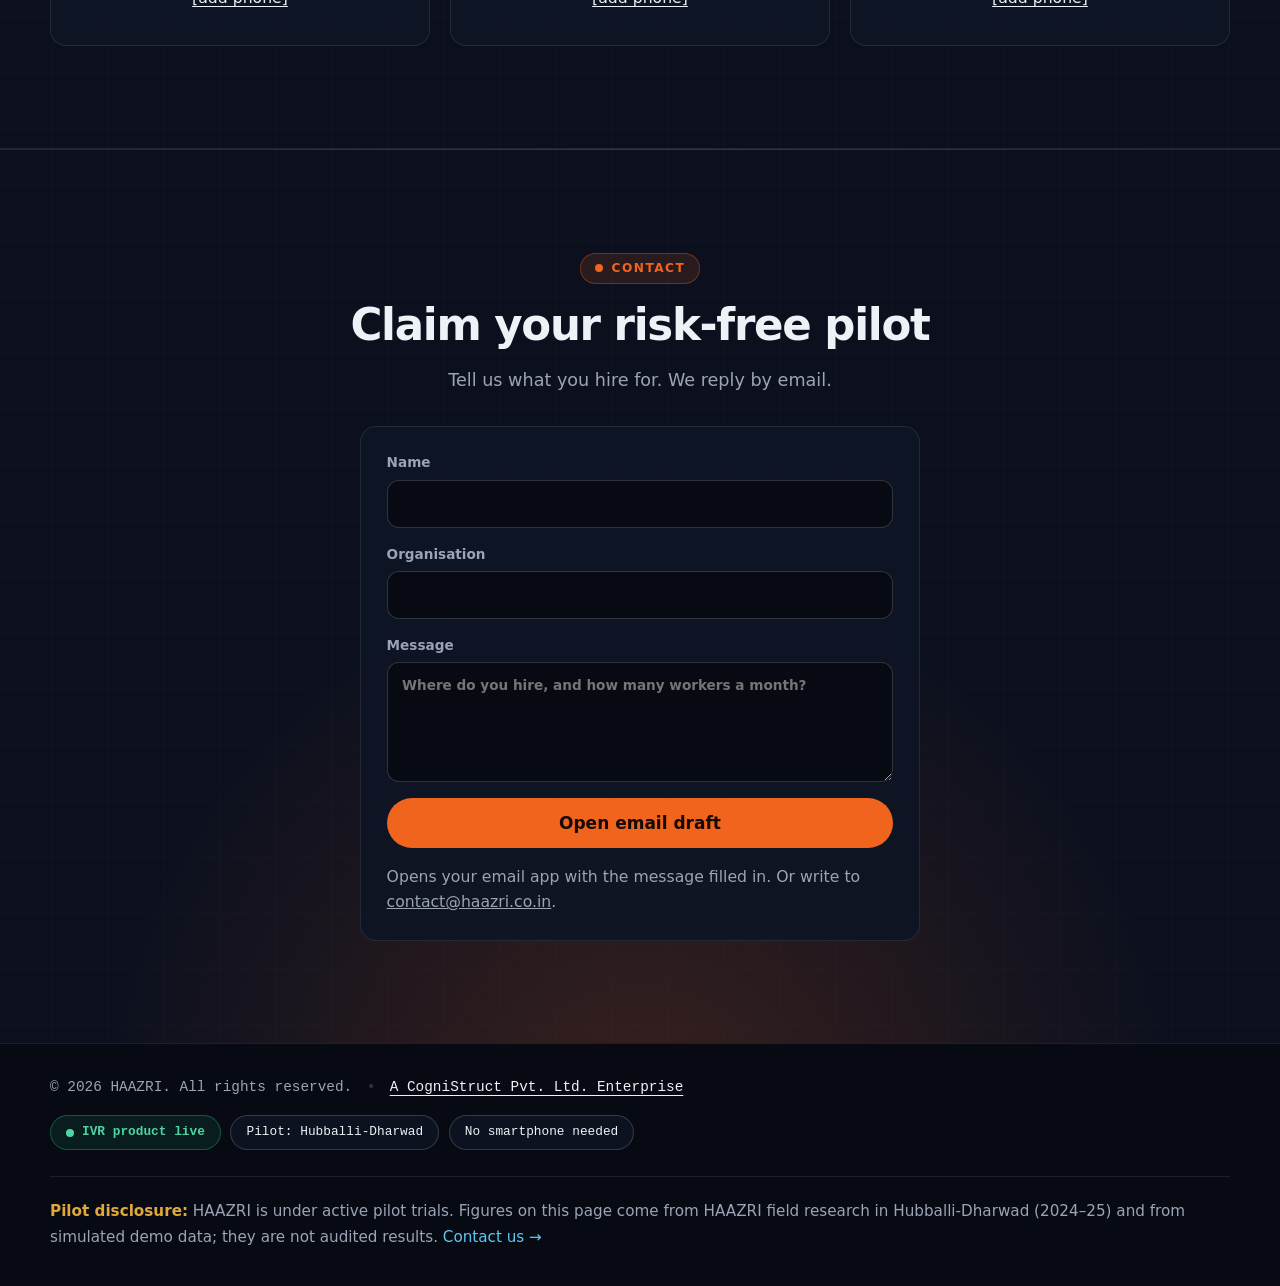
==== commit efe4fa4f: "Update landing page styling Co-authored-by: Copilot <223556219+Copilot@users.noreply.github.com>" ====
--- a/index.html
+++ b/index.html
@@ -1,36 +1,35 @@
 <!doctype html>
 <html lang="en"><head>
 <meta charset="utf-8"><meta name="viewport" content="width=device-width, initial-scale=1">
-<title>HAAZRI | India's voice-first workforce OS</title>
-<meta name="description" content="HAAZRI connects India's informal workers to employers through a simple phone call. No smartphone, no app, no reading or writing. Pilot trials are running in Hubballi-Dharwad.">
+<title>HAAZRI | Hire workers by phone call</title>
+<meta name="description" content="HAAZRI is a voice-first hiring system for India's informal workers. No smartphone, no app, no reading or writing. Try the IVR product.">
 <meta name="theme-color" content="#070a12">
-<meta property="og:title" content="HAAZRI | India's voice-first workforce OS"><meta property="og:description" content="HAAZRI connects India's informal workers to employers through a simple phone call. No smartphone, no app, no reading or writing. Pilot trials are running in Hubballi-Dharwad."><meta property="og:type" content="website">
+<meta property="og:title" content="HAAZRI | Hire workers by phone call"><meta property="og:description" content="HAAZRI is a voice-first hiring system for India's informal workers. No smartphone, no app, no reading or writing. Try the IVR product."><meta property="og:type" content="website">
 <link rel="icon" href="data:image/svg+xml,%3Csvg xmlns='http://www.w3.org/2000/svg' viewBox='0 0 32 32'%3E%3Crect width='32' height='32' rx='8' fill='%23f0641e'/%3E%3Cpath d='M8 17l5 5 11-12' fill='none' stroke='%23fff' stroke-width='3.5' stroke-linecap='round' stroke-linejoin='round'/%3E%3C/svg%3E">
 <link rel="stylesheet" href="styles.css"><script src="app.js" defer></script>
 </head><body>
 <header class="bar">
   <div class="wrap bar-in">
-    <a class="brand" href="index.html" aria-label="HAAZRI home"><span class="logo" lang="hi">हा</span><span class="brand-en">HAAZRI</span></a>
-    <span class="live"><i></i>Live pipeline</span>
+    <a class="brand" href="#top" aria-label="HAAZRI home"><span class="logo" lang="hi">हा</span><span class="brand-en">HAAZRI</span></a>
+    <a class="live" href="#simulator"><i></i>Live pipeline</a>
     <button class="menu-btn" type="button" aria-expanded="false" aria-controls="nav">Menu</button>
     <nav class="nav" id="nav" aria-label="Primary">
-      <a href="solution.html">Solution</a>
-      <a href="simulator.html">Simulator</a>
-      <a href="employers.html">For employers</a>
-      <a href="government.html">For government</a>
-      <a href="about.html">About us</a>
-      <a href="contact.html">Contact</a>
+      <a href="#solution">Solution</a>
+      <a href="#simulator">Simulator</a>
+      <a href="#employers">For employers</a>
+      <a href="#government">For government</a>
+      <a href="#about">About us</a>
+      <a href="#contact">Contact</a>
     </nav>
-    <div class="bar-actions"><a class="login" href="mailto:contact@haazri.co.in?subject=Partner%20login">Partner login</a><a class="btn btn-sm" href="contact.html">Get in touch</a></div>
+    <div class="bar-actions"><a class="btn btn-sm" href="https://ivr.haazri.co.in/" rel="noopener">Open IVR product</a></div>
   </div>
 </header>
 <main>
-<section class="hero"><div class="wrap hero-grid">
-<div class="hero-copy"><p class="status"><i></i>Under development. Pilot trials are running in Hubballi-Dharwad.</p>
-<h1>India's voice-first workforce OS</h1>
-<p class="lede">Connecting 400 million informal workers to employers of any size through a simple phone call. No smartphone, no app, no reading or writing.</p>
-<p class="tag">Apna pehla kaam, yahin se.</p>
-<div class="cta"><a class="btn" href="contact.html">Claim your pilot</a><a class="btn btn-ghost" href="solution.html">Explore the solution</a></div>
+<section class="hero" id="top"><span id="simulator"></span><div class="wrap hero-grid">
+<div class="hero-copy"><p class="status"><i></i>Pilot trials running in Hubballi-Dharwad</p>
+<h1>Hire verified workers with a phone call</h1>
+<p class="lede">HAAZRI connects India's informal workers to employers by voice. Workers need no smartphone, no app and no reading or writing. Employers get a verified candidate within 24 hours.</p>
+<div class="cta"><a class="btn" href="https://ivr.haazri.co.in/" rel="noopener">Open the IVR product</a><a class="btn btn-ghost" href="#contact">Claim your pilot</a></div>
 <div class="stats"><p class="stat"><strong>400M</strong><span>informal workers</span></p><p class="stat"><strong>24h</strong><span>to a candidate</span></p><p class="stat"><strong>₹0</strong><span>cost to workers</span></p></div></div>
 <div class="phone-stage"><p class="chip"><i></i>Live. Missed call from Hubli, KA, 2s ago</p><div class="phone" data-phone>
   <div class="phone-body">
@@ -60,29 +59,44 @@
   <p class="phone-cap">Model 1100 voice OS. Simulation: tap Start, then follow the screen. <button class="link-btn" type="button" data-sound aria-pressed="true">Sound on</button></p>
 </div></div>
 </div></section>
-<section class="sec"><div class="wrap"><div class="shead"><span class="tagpill t-red">The two-sided crisis</span><h2>Hiring at the labour chowk breaks for both sides</h2><p class="intro">With 93–95% informality in Karnataka's construction sector, one missing worker can stall a whole site.</p></div><div class="cards c3">
-<div class="card who-card"><span class="av">CS</span><div><h3>Shivanand, contractor</h3><p>Last-minute no-shows. One missing loader stalls the whole crew and there is no backup.</p></div></div>
-<div class="card who-card"><span class="av">MM</span><div><h3>M. Mahajan, contractor</h3><p>No verified skill proof. He hires masons blind and pays for rework.</p></div></div>
-<div class="card who-card"><span class="av">SB</span><div><h3>Suresh B., worker</h3><p>Income swings week to week, and his years of skill don't travel beyond a few contractors.</p></div></div></div></div></section>
-<section class="sec sec-alt"><div class="wrap"><div class="shead"><span class="tagpill t-amber">The true cost of friction</span><h2>Demand is there. Supply is there. HAAZRI is the match.</h2></div><div class="cards c4">
+<section class="sec" id="problem"><div class="wrap"><div class="shead"><span class="tagpill t-red">The problem</span><h2>Hiring at the labour chowk runs on luck</h2><p class="intro">Contractors have no verified skill proof and no backup when workers don't show. Workers have no way to prove their skill or find steady work.</p></div><div class="cards c4">
 <div class="card"><strong class="big o">2–4 weeks</strong><p>average time to fill a vacancy</p></div>
 <div class="card"><strong class="big o">30–60</strong><p>informal calls per hire</p></div>
 <div class="card"><strong class="big o">2–4 months</strong><p>worker idle time between jobs</p></div>
 <div class="card"><strong class="big o">₹ crores</strong><p>in government schemes unclaimed</p></div></div><p class="intro" style="text-align:center;margin-inline:auto;font-size:.85rem">Source: HAAZRI field research, Hubballi-Dharwad, 2024–25.</p></div></section>
-<section class="sec"><div class="wrap split"><div><span class="tagpill t-ember">The offer</span><h2 style="margin-top:1.1rem">A verified candidate in 24 hours, or your next 5 hires are on us</h2><p class="intro">We don't sell features. We sell a 24-hour talent pipeline for contractors and MSMEs who are tired of empty calls.</p><div class="cta"><a class="btn" href="employers.html">Claim your risk-free pilot</a><a class="btn btn-ghost" href="simulator.html">Try the simulator</a></div></div><div class="board" aria-label="Sample employer dashboard"><p class="board-h">Verified dashboard <span>sample data</span></p><ul>
+<section class="sec sec-alt" id="solution"><div class="wrap"><div class="shead"><span class="tagpill t-teal">How it works</span><h2>Three steps, all on a normal phone</h2></div><div class="cards c3">
+<div class="card"><span class="av">1</span><h3>Worker calls</h3><p>A missed call starts it. Voice prompts capture name, trade and location in Hindi, Kannada or English.</p></div>
+<div class="card"><span class="av">2</span><h3>HAAZRI verifies and matches</h3><p>Skill tier and past jobs are checked, then matched to open jobs and sent as a short SMS.</p></div>
+<div class="card"><span class="av">3</span><h3>Employer gets a candidate</h3><p>A verified, voice-screened candidate within 24 hours. If not, your next 5 hires are on us.</p></div></div>
+<div class="cta" style="justify-content:center"><a class="btn" href="https://ivr.haazri.co.in/" rel="noopener">Open the IVR product</a></div></div></section>
+<section class="sec" id="employers"><div class="wrap split"><div><span class="tagpill t-ember">For employers</span><h2 style="margin-top:1.1rem">A verified candidate in 24 hours, or your next 5 hires are on us</h2>
+<ul class="ticks"><li><b>Verified talent.</b> Voice-screened, skill-tiered, with a job code.</li><li><b>Trust engine.</b> Reliability tracked across past jobs.</li><li><b>No-show recovery.</b> A backup pool keeps your site moving.</li></ul>
+<div class="cta"><a class="btn" href="#contact">Claim your risk-free pilot</a></div></div><div class="board" aria-label="Sample employer dashboard"><p class="board-h">Verified dashboard <span>sample data</span></p><ul>
 <li><span class="av">SB</span><span class="who"><b>Suresh B.</b><small>HZ-9921 · Mason, ITI</small></span><span class="score">4.9</span><span class="pill pill-a">Active pitch</span></li>
 <li><span class="av">MK</span><span class="who"><b>Manjunath K.</b><small>HZ-4831 · Mixer operator</small></span><span class="score">4.8</span><span class="pill pill-t">Verified</span></li>
 <li><span class="av">SH</span><span class="who"><b>Somesh H.</b><small>HZ-3109 · Loader, helper</small></span><span class="score">4.7</span><span class="pill pill-m">Matched</span></li></ul>
 <p class="board-f">IVR screening and Bhashini translation are active.</p></div></div></section>
-<section class="sec sec-alt"><div class="wrap"><div class="shead"><span class="tagpill t-teal">Deployment tiers</span><h2>Free for workers. Paid by those who need access to them.</h2><p class="intro">The supply side stays free. High-value data and compliance tools drive revenue from B2B and B2G partners.</p></div><div class="cards c3">
-<div class="card"><h3>Workers<small style="color:#2fc79a">Always free</small></h3><ul><li>A portable digital labour identity built from real work history</li><li>A ladder from unskilled loader to verified semi-skilled operator</li><li>Verified history that can unlock micro-loans and insurance</li></ul></div>
-<div class="card"><h3>Employers<small>SMB and enterprise</small></h3><ul><li>SMB: hire over WhatsApp with zero setup and automated digital muster rolls</li><li>Enterprise: API integrations, bulk campaigns, SLA-backed no-show replacement</li><li>Persistent logs that map to regulatory guidelines</li></ul></div>
-<div class="card"><h3>Government<small>Welfare delivery</small></h3><ul><li>An e-Shram bridge using Aadhaar verification over IVR, no centre visits</li><li>A BOCW registration bridge to close the 13.4% fund utilisation gap</li><li>A last-mile voice link to Digital India and Skill India</li></ul></div></div></div></section>
-<section class="sec sec-cta"><div class="wrap"><span class="tagpill t-ember">Pilot</span><h2>Join the infrastructure of the future</h2><p class="intro">We are inviting B2B partners and government stakeholders to build the trust layer for India's workforce.</p><div class="cta"><a class="btn" href="contact.html">Claim your pilot</a><a class="btn btn-ghost" href="mailto:contact@haazri.co.in">contact@haazri.co.in</a></div></div></section>
+<section class="sec sec-alt" id="government"><div class="wrap"><div class="shead"><span class="tagpill t-amber">For government</span><h2>A last-mile voice link to welfare delivery</h2><p class="intro">Workers who never visit a registration centre can still be counted, verified and reached.</p></div>
+<div class="cards c3">
+<div class="card"><strong class="big o">e-Shram</strong><h3>Identity bridge</h3><p>Aadhaar verification over IVR, with no centre visits.</p></div>
+<div class="card"><strong class="big o">13.4%</strong><h3>BOCW fund gap</h3><p>Registration bridge to close the construction welfare fund utilisation gap.</p></div>
+<div class="card"><strong class="big o">90 days</strong><h3>Labour codes</h3><p>Logged platform activity that qualifies workers for social security from Nov 2025.</p></div></div></div></section>
+<section class="sec" id="about"><div class="wrap"><div class="shead"><span class="tagpill t-teal">About us</span><h2>Piloting in Hubballi-Dharwad, building for India</h2><p class="intro">An initiative by CogniStruct Pvt. Ltd., built on ONEST and Bhashini.</p></div><ol class="road"><li><time>Months 0–6</time><h3>Pilot</h3><p>Validate fill rates in Hubballi's Smart City corridor.</p></li><li><time>Months 6–18</time><h3>Scale</h3><p>Expand across Karnataka with enterprise and government pilots.</p></li><li><time>Months 18–36</time><h3>Expand</h3><p>Go national, with financial services for workers.</p></li></ol></div></section>
+<section class="sec sec-alt" id="team"><div class="wrap"><div class="shead"><span class="tagpill t-ember">The team</span><h2>Three co-founders, one product</h2></div><div class="cards c3"><article class="card tm"><div class="photo"><span>BD</span><img src="team/bhumika.jpg" alt="Bhumika Dalabhanjan" width="160" height="160" loading="lazy" onerror="this.remove()"></div><h3>Bhumika Dalabhanjan</h3><p class="role">Co-founder and CEO</p><ul><li><a href="mailto:">[add email]</a></li><li><a href="tel:">[add phone]</a></li></ul></article><article class="card tm"><div class="photo"><span>RH</span><img src="team/raheel.jpg" alt="Raheel Hosmani" width="160" height="160" loading="lazy" onerror="this.remove()"></div><h3>Raheel Hosmani</h3><p class="role">Co-founder and CTO</p><ul><li><a href="mailto:">[add email]</a></li><li><a href="tel:">[add phone]</a></li></ul></article><article class="card tm"><div class="photo"><span>VK</span><img src="team/vishwanath.jpg" alt="Vishwanath Koliwad" width="160" height="160" loading="lazy" onerror="this.remove()"></div><h3>Vishwanath Koliwad</h3><p class="role">Co-founder and COO</p><ul><li><a href="mailto:">[add email]</a></li><li><a href="tel:">[add phone]</a></li></ul></article></div></div></section>
+<section class="sec sec-cta" id="contact"><div class="wrap"><span class="tagpill t-ember">Contact</span><h2>Claim your risk-free pilot</h2><p class="intro">Tell us what you hire for. We reply by email.</p>
+<form class="card form" data-mailto="contact@haazri.co.in" style="max-width:560px;margin:2rem auto 0;text-align:left">
+<label>Name<input name="name" required autocomplete="name"></label>
+<label>Organisation<input name="org" autocomplete="organization"></label>
+<input type="hidden" name="role" value="">
+<label>Message<textarea name="msg" placeholder="Where do you hire, and how many workers a month?"></textarea></label>
+<button class="btn" type="submit">Open email draft</button>
+<p class="form-note">Opens your email app with the message filled in. Or write to <a href="mailto:contact@haazri.co.in">contact@haazri.co.in</a>.</p></form></div></section>
 </main>
-<footer class="foot"><div class="wrap foot-in">
-  <div><p class="brand"><span class="logo" lang="hi">हा</span><span class="brand-en">HAAZRI</span></p>
-  <p class="foot-note">Voice-first workforce operating system for India's informal labour market. Built on ONEST and Bhashini. An initiative by CogniStruct Pvt. Ltd.</p></div>
-  <nav aria-label="Footer"><a href="solution.html">Solution</a><a href="simulator.html">Simulator</a><a href="employers.html">For employers</a><a href="government.html">For government</a><a href="about.html">About us</a><a href="contact.html">Contact</a></nav>
-</div><p class="wrap copy">© 2026 HAAZRI by CogniStruct. Hubballi-Dharwad, Karnataka, India. Under development; pilot trials in progress.</p></footer>
+<footer class="foot">
+<div class="wrap foot-bar">
+  <p class="foot-l">© 2026 HAAZRI. All rights reserved.<i aria-hidden="true">•</i><a href="https://cognistruct.in/" rel="noopener">A CogniStruct Pvt. Ltd. Enterprise</a></p>
+  <p class="foot-r"><a class="badge badge-g" href="https://ivr.haazri.co.in/" rel="noopener"><i></i>IVR product live</a><span class="badge">Pilot: Hubballi-Dharwad</span><span class="badge">No smartphone needed</span></p>
+</div>
+<p class="wrap foot-note2"><b>Pilot disclosure:</b> HAAZRI is under active pilot trials. Figures on this page come from HAAZRI field research in Hubballi-Dharwad (2024–25) and from simulated demo data; they are not audited results. <a href="#contact">Contact us →</a></p>
+</footer>
 </body></html>
--- a/styles.css
+++ b/styles.css
@@ -250,3 +250,36 @@
   .log li{grid-template-columns:3.6rem 1fr}
   .log li span:last-child{grid-column:1 / -1}
 }
+
+/* team + connection footer */
+.tm{align-items:center;text-align:center;gap:.4rem}
+.photo{position:relative;width:128px;height:128px;margin-bottom:.6rem;border-radius:50%;overflow:hidden;background:#252d3f;box-shadow:0 0 0 2px var(--ember)}
+.photo span{position:absolute;inset:0;display:grid;place-items:center;font-size:2.2rem;font-weight:800}
+.photo img{position:absolute;inset:0;width:100%;height:100%;object-fit:cover}
+.tm .role{color:var(--ember);font-weight:650}
+.tm ul{width:100%;margin-top:.6rem}
+.tm li{text-align:center;overflow-wrap:anywhere}
+.tm a{color:var(--text);text-underline-offset:3px}
+.conn{display:flex;flex-wrap:wrap;align-items:center;justify-content:space-between;gap:1rem;margin-top:2rem;padding:1.1rem 1.4rem;border:1px solid var(--line2);border-radius:16px;background:var(--ink2)}
+.conn a:not(.btn){text-decoration:none}
+.conn b{color:var(--ember)}
+.sec-cta .form{gap:1rem}
+
+/* footer bar */
+.foot{padding-block:2rem 2.2rem;font-family:var(--mono)}
+.foot-bar{display:flex;flex-wrap:wrap;align-items:center;justify-content:space-between;gap:1rem 1.5rem;padding-bottom:1.6rem;border-bottom:1px solid var(--line);font-size:.9rem}
+.foot-l{display:flex;flex-wrap:wrap;align-items:center;gap:.4rem .9rem;color:var(--mute)}
+.foot-l i{font-style:normal;color:var(--line2)}
+.foot-l a{color:var(--text);text-decoration:underline;text-underline-offset:4px}
+.foot-r{display:flex;flex-wrap:wrap;gap:.6rem}
+.badge{display:inline-flex;align-items:center;gap:.5rem;padding:.45rem 1rem;border-radius:999px;background:var(--ink2);box-shadow:inset 0 0 0 1px var(--line2);font-size:.8rem;color:var(--text);text-decoration:none}
+.badge-g{color:#4fd3a5;background:rgba(29,158,117,.12);box-shadow:inset 0 0 0 1px rgba(29,158,117,.45);font-weight:700}
+.badge i{width:.5rem;height:.5rem;border-radius:50%;background:currentColor}
+.foot-note2{margin-top:1.4rem;max-width:130ch;font:400 .95rem/1.7 var(--sans);color:var(--mute)}
+.foot-note2 b{color:var(--amber)}
+.foot-note2 a{color:#5cc8f0;text-decoration:none}
+.ticks{margin-top:1.2rem;display:flex;flex-direction:column}
+.ticks li{padding:.8rem 0 .8rem 1.8rem;border-top:1px solid var(--line);color:var(--mute);position:relative}
+.ticks li::before{content:"";position:absolute;left:0;top:1.3rem;width:.9rem;height:.5rem;border-left:2.5px solid var(--teal);border-bottom:2.5px solid var(--teal);transform:rotate(-45deg) scale(.8)}
+.ticks b{color:var(--text)}
+.road{margin:0}
